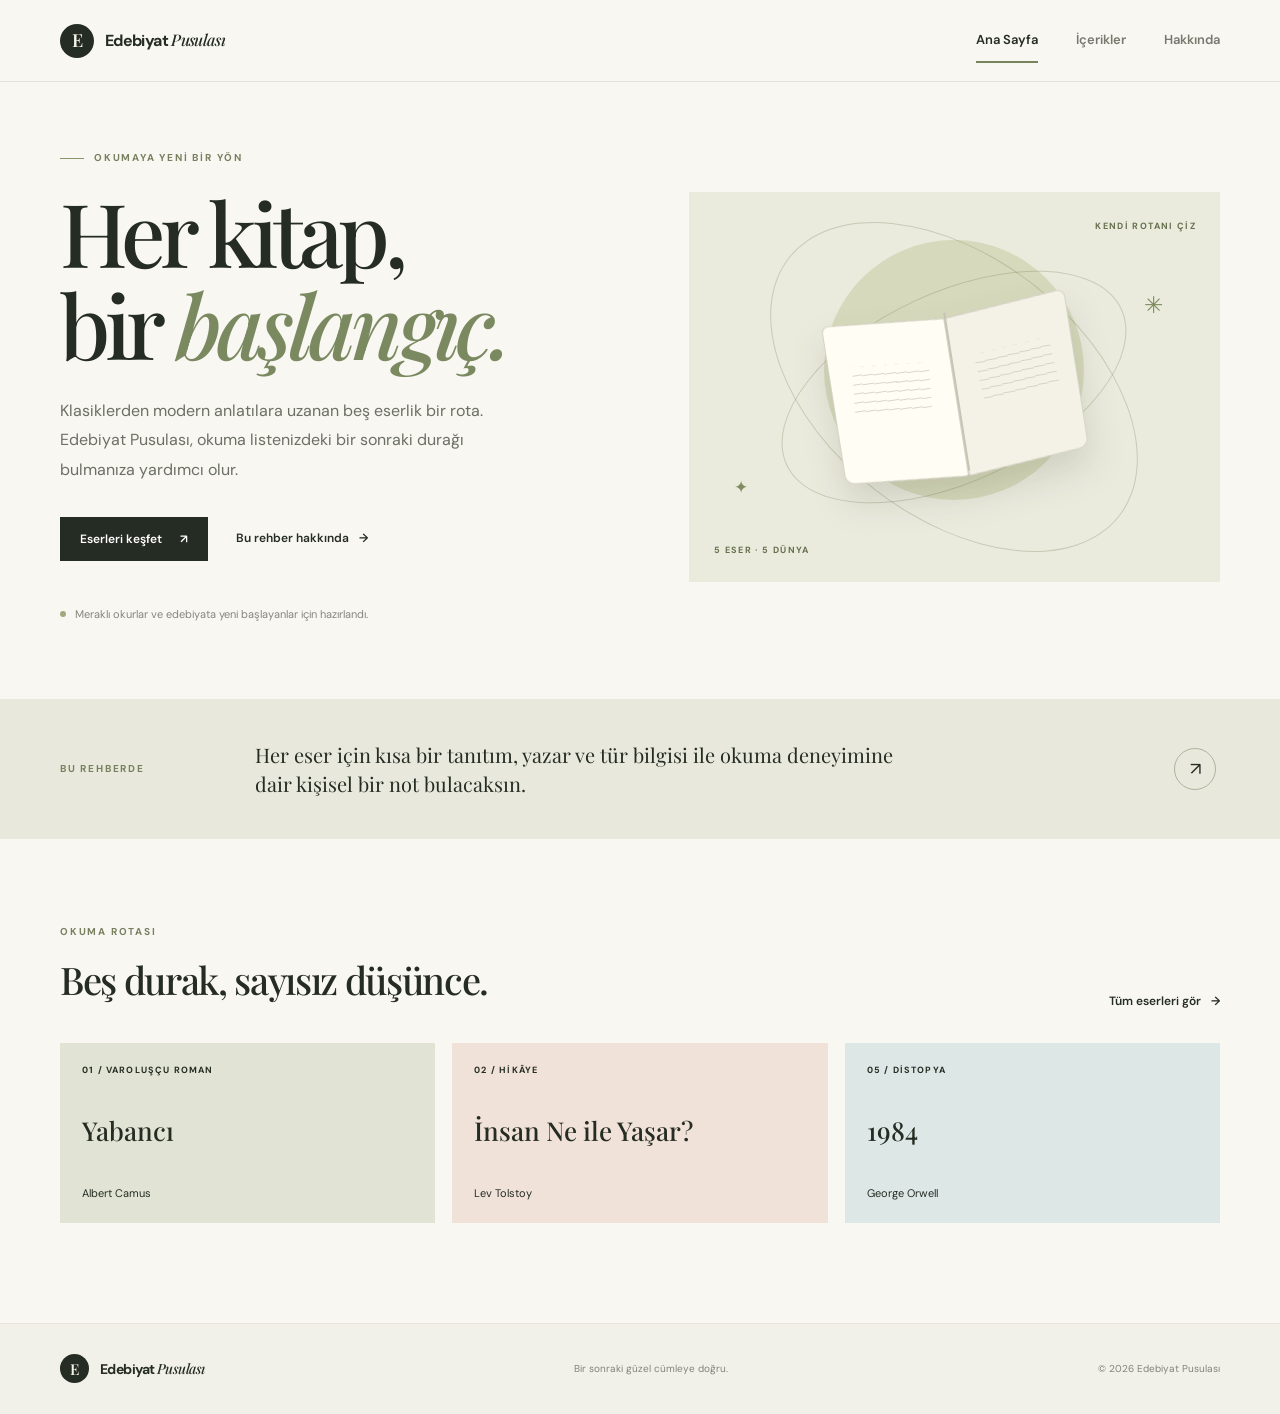
==== index.html @ 1e4f3792 "Build three-page Edebiyat Pusulası site with responsive shared design and title search" ====
<!doctype html>
<html lang="tr">
<head>
  <meta charset="utf-8">
  <meta name="viewport" content="width=device-width, initial-scale=1">
  <meta name="description" content="Edebiyata yeni başlayanlar ve meraklı okurlar için beş eserlik bir okuma rehberi.">
  <title>Edebiyat Pusulası — Ana Sayfa</title>
  <link rel="preconnect" href="https://fonts.googleapis.com">
  <link rel="preconnect" href="https://fonts.gstatic.com" crossorigin>
  <link href="https://fonts.googleapis.com/css2?family=DM+Sans:wght@400;500;600;700&family=Playfair+Display:wght@500;600;700&display=swap" rel="stylesheet">
  <link rel="stylesheet" href="style.css">
</head>
<body>
  <a class="skip-link" href="#ana-icerik">Ana içeriğe geç</a>
  <header class="site-header">
    <div class="nav-wrap">
      <a class="brand" href="index.html" aria-label="Edebiyat Pusulası ana sayfa"><span class="brand-mark" aria-hidden="true">E</span><span>Edebiyat <em>Pusulası</em></span></a>
      <nav class="site-nav" aria-label="Ana gezinme">
        <a class="nav-link active" aria-current="page" href="index.html">Ana Sayfa</a>
        <a class="nav-link" href="icerikler.html">İçerikler</a>
        <a class="nav-link" href="hakkinda.html">Hakkında</a>
      </nav>
    </div>
  </header>
  <main id="ana-icerik">
    <section class="hero page-width">
      <div class="hero-copy">
        <p class="eyebrow"><span class="eyebrow-line"></span> OKUMAYA YENİ BİR YÖN</p>
        <h1>Her kitap,<br>bir <span>başlangıç.</span></h1>
        <p class="hero-intro">Klasiklerden modern anlatılara uzanan beş eserlik bir rota. Edebiyat Pusulası, okuma listenizdeki bir sonraki durağı bulmanıza yardımcı olur.</p>
        <div class="hero-actions"><a class="button button-dark" href="icerikler.html">Eserleri keşfet <span aria-hidden="true">↗</span></a><a class="text-link" href="hakkinda.html">Bu rehber hakkında <span aria-hidden="true">→</span></a></div>
        <div class="hero-note"><span class="note-dot"></span> Meraklı okurlar ve edebiyata yeni başlayanlar için hazırlandı.</div>
      </div>
      <div class="hero-art" aria-label="Açık kitap ve okuma ışığını simgeleyen çizim" role="img">
        <div class="sun-disc"></div><div class="orbit orbit-one"></div><div class="orbit orbit-two"></div>
        <div class="book-illustration"><div class="book-page page-left"></div><div class="book-page page-right"></div><div class="book-spine"></div><span class="book-lines lines-left"></span><span class="book-lines lines-right"></span></div>
        <span class="art-label label-top">KENDİ ROTANI ÇİZ</span><span class="art-label label-bottom">5 ESER · 5 DÜNYA</span>
        <span class="floating-star star-one" aria-hidden="true">✳</span><span class="floating-star star-two" aria-hidden="true">✦</span>
      </div>
    </section>
    <section class="intro-band">
      <div class="page-width intro-band-inner"><p class="eyebrow">BU REHBERDE</p><p>Her eser için kısa bir tanıtım, yazar ve tür bilgisi ile okuma deneyimine dair kişisel bir not bulacaksın.</p><a href="icerikler.html" class="round-arrow" aria-label="İçeriklere git">↗</a></div>
    </section>
    <section class="featured page-width">
      <div class="section-heading"><div><p class="eyebrow">OKUMA ROTASI</p><h2>Beş durak, sayısız düşünce.</h2></div><a class="text-link" href="icerikler.html">Tüm eserleri gör <span aria-hidden="true">→</span></a></div>
      <div class="mini-grid">
        <a class="mini-card mini-olive" href="icerikler.html#yabanci"><span>01 / VAROLUŞÇU ROMAN</span><strong>Yabancı</strong><small>Albert Camus</small></a>
        <a class="mini-card mini-rose" href="icerikler.html#insan-ne-ile-yasar"><span>02 / HİKÂYE</span><strong>İnsan Ne ile Yaşar?</strong><small>Lev Tolstoy</small></a>
        <a class="mini-card mini-blue" href="icerikler.html#1984"><span>05 / DİSTOPYA</span><strong>1984</strong><small>George Orwell</small></a>
      </div>
    </section>
  </main>
  <footer class="site-footer"><div class="page-width footer-inner"><a class="brand footer-brand" href="index.html"><span class="brand-mark" aria-hidden="true">E</span><span>Edebiyat <em>Pusulası</em></span></a><p>Bir sonraki güzel cümleye doğru.</p><span>© 2026 Edebiyat Pusulası</span></div></footer>
</body>
</html>
---- style.css ----
@import url('https://fonts.googleapis.com/css2?family=DM+Sans:wght@400;500;600;700&family=Playfair+Display:wght@500;600;700&display=swap');

:root{--ink:#252c23;--muted:#74786d;--paper:#f8f7f2;--white:#fffefa;--olive:#75845b;--line:#e6e4da;--serif:'Playfair Display',Georgia,serif;--sans:'DM Sans',Arial,sans-serif;--page:1160px}
*{box-sizing:border-box}
html{scroll-behavior:smooth}
body{margin:0;background:var(--paper);color:var(--ink);font-family:var(--sans);font-size:16px;line-height:1.6}
a{color:inherit}
.page-width,.nav-wrap{width:min(var(--page),calc(100% - 64px));margin-inline:auto}
.skip-link{position:absolute;top:-60px;left:16px;z-index:10;padding:10px 16px;background:var(--ink);color:white;border-radius:4px}.skip-link:focus{top:12px}
.site-header{height:82px;border-bottom:1px solid rgba(37,44,35,.1);background:var(--paper);display:flex;align-items:center}.nav-wrap{display:flex;align-items:center;justify-content:space-between;gap:24px}
.brand{display:inline-flex;align-items:center;gap:11px;text-decoration:none;font-weight:700;letter-spacing:-.04em;font-size:16px}.brand em{font-family:var(--serif);font-weight:500}.brand-mark{display:grid;place-items:center;width:34px;height:34px;border-radius:50%;background:var(--ink);color:#f5f2e7;font-family:var(--serif);font-size:18px;font-weight:600}
.site-nav{display:flex;align-items:center;gap:38px}.nav-link{text-decoration:none;color:#77796f;font-size:13px;font-weight:600;transition:color .2s}.nav-link:hover,.nav-link:focus-visible,.nav-link.active{color:var(--ink)}.nav-link.active{position:relative}.nav-link.active:after{content:'';position:absolute;bottom:-12px;left:0;right:0;height:2px;background:var(--olive)}
.hero{min-height:580px;display:grid;grid-template-columns:1fr .95fr;align-items:center;gap:70px;padding-block:68px 76px}.eyebrow{display:flex;align-items:center;gap:10px;margin:0 0 20px;color:#78805f;font-size:10px;letter-spacing:.18em;font-weight:700}.eyebrow-line{width:24px;height:1px;background:#89936c}.hero h1,.content-hero h1,.about-hero h1{font-family:var(--serif);font-weight:500;letter-spacing:-.055em;line-height:1.05}.hero h1{font-size:clamp(54px,7vw,88px);margin:0 0 25px}.hero h1 span,.about-hero h1 span{color:#7b8960;font-style:italic}.hero-intro{max-width:455px;color:#6b6f64;font-size:16px;line-height:1.85;margin:0}.hero-actions{display:flex;align-items:center;gap:28px;margin-top:32px}.button{border:0;display:inline-flex;align-items:center;justify-content:center;gap:18px;text-decoration:none;padding:14px 20px;font:600 12px var(--sans);cursor:pointer;transition:transform .2s,background .2s}.button:hover{transform:translateY(-2px)}.button-dark{background:var(--ink);color:white}.button-dark:hover{background:#46523d}.button:focus-visible,.clear-button:focus-visible,.text-link:focus-visible,.round-arrow:focus-visible,.nav-link:focus-visible,input:focus-visible{outline:3px solid #b1bd84;outline-offset:3px}.text-link{font-size:12px;font-weight:600;text-decoration:none}.text-link span{margin-left:7px}.hero-note{display:flex;align-items:center;gap:9px;margin-top:45px;color:#85877d;font-size:11px}.note-dot{height:6px;width:6px;border-radius:50%;background:#a0aa7b}
.hero-art{min-height:390px;position:relative;display:grid;place-items:center;overflow:hidden;background:#eaeadd}.sun-disc{position:absolute;width:260px;height:260px;border-radius:50%;background:#d6d9bb;top:48px;left:calc(50% - 130px)}.orbit{position:absolute;border:1px solid rgba(107,121,79,.28);border-radius:50%;transform:rotate(-25deg)}.orbit-one{width:370px;height:190px}.orbit-two{width:420px;height:260px;transform:rotate(38deg)}.book-illustration{position:relative;z-index:1;width:245px;height:160px;transform:rotate(-9deg);filter:drop-shadow(0 18px 17px rgba(47,54,38,.14))}.book-page{position:absolute;top:5px;width:50%;height:100%;background:#fffdf4;border:1px solid #d5d4c7}.page-left{left:0;border-radius:7px 2px 3px 9px;transform:skewY(5deg)}.page-right{right:0;border-radius:2px 8px 9px 3px;transform:skewY(-5deg);background:#f4f1e6}.book-spine{position:absolute;left:50%;top:5px;height:100%;width:2px;background:#c7c4b5}.book-lines{position:absolute;z-index:2;top:48px;width:77px;height:48px;background:repeating-linear-gradient(to bottom,transparent 0 8px,#c9c7b9 8px 9px);opacity:.7}.lines-left{left:22px;transform:rotate(5deg)}.lines-right{right:20px;transform:rotate(-5deg)}.art-label{position:absolute;z-index:2;font-size:9px;letter-spacing:.15em;font-weight:700;color:#66704e}.label-top{top:27px;right:24px}.label-bottom{bottom:24px;left:25px}.floating-star{position:absolute;color:#808c61}.star-one{right:57px;top:95px;font-size:23px}.star-two{left:45px;bottom:80px;font-size:17px}
.intro-band{background:#e8e9dc}.intro-band-inner{min-height:140px;display:grid;grid-template-columns:170px 1fr 46px;align-items:center;gap:25px}.intro-band .eyebrow{margin:0}.intro-band-inner>p:nth-child(2){font-family:var(--serif);font-size:20px;max-width:660px;line-height:1.45;margin:0}.round-arrow{display:grid;place-items:center;width:42px;height:42px;border:1px solid #aeb39b;border-radius:50%;text-decoration:none;font-size:18px}
.featured{padding-block:85px 100px}.section-heading{display:flex;align-items:end;justify-content:space-between;margin-bottom:32px}.section-heading .eyebrow{margin-bottom:10px}.section-heading h2,.library-toolbar h2,.about-copy h2{font-family:var(--serif);font-weight:500;letter-spacing:-.035em;margin:0}.section-heading h2{font-size:38px}.mini-grid{display:grid;grid-template-columns:repeat(3,1fr);gap:17px}.mini-card{min-height:180px;padding:20px 22px;display:flex;flex-direction:column;justify-content:space-between;text-decoration:none;transition:transform .2s}.mini-card:hover{transform:translateY(-4px)}.mini-card>span{font-size:9px;letter-spacing:.13em;font-weight:700}.mini-card strong{font:500 26px var(--serif);line-height:1.15}.mini-card small{font-size:11px}.mini-olive{background:#e1e4d4}.mini-rose{background:#f0e2d9}.mini-blue{background:#dce7e6}
.site-footer{border-top:1px solid var(--line);background:#f2f1e9}.footer-inner{min-height:90px;display:flex;align-items:center;justify-content:space-between;gap:16px}.footer-brand{font-size:14px}.footer-brand .brand-mark{width:29px;height:29px;font-size:15px}.footer-inner p,.footer-inner>span{font-size:10px;color:#828378;margin:0}
.content-hero{padding-block:82px 50px}.content-hero h1{font-size:clamp(42px,6vw,68px);margin:0 0 15px}.content-hero h1 span{color:#839066}.content-hero>p:last-child{max-width:600px;color:#73766c;font-size:14px;margin:0;line-height:1.8}.library{padding-bottom:90px}.library-toolbar{display:flex;align-items:end;justify-content:space-between;gap:30px;border-bottom:1px solid var(--line);padding-bottom:24px}.library-toolbar .eyebrow{margin-bottom:6px}.library-toolbar h2{font-size:30px}.search-box{width:min(380px,100%)}.search-box label{display:block;font-size:11px;font-weight:700;margin-bottom:7px}.search-controls{display:flex;align-items:center;min-height:47px;border:1px solid #d8d8cd;background:var(--white)}.search-icon{padding-left:13px;font-size:22px;color:#81866e}.search-controls input{min-width:0;flex:1;height:45px;border:0;background:transparent;padding:0 10px;color:var(--ink);font:13px var(--sans);outline:none}.search-controls input:focus-visible{outline:0}.search-controls:focus-within{outline:3px solid #b1bd84;outline-offset:2px}.search-controls input::placeholder{color:#a1a198}.clear-button{height:31px;margin-right:7px;padding:0 10px;background:transparent;border:0;border-left:1px solid var(--line);font:600 10px var(--sans);color:#62685a;cursor:pointer}.clear-button:hover{color:#242b21}.result-line{margin:15px 0 20px;color:#85867d;font-size:11px}.book-grid{display:grid;grid-template-columns:repeat(2,minmax(0,1fr));gap:22px}.book-card{background:var(--white);border:1px solid #e8e6dc;min-width:0;transition:box-shadow .2s,transform .2s}.book-card:hover{transform:translateY(-3px);box-shadow:0 12px 30px rgba(39,44,31,.08)}.book-card[hidden]{display:none}.card-topline{display:flex;align-items:center;justify-content:space-between;padding:15px 18px 11px}.card-number{font:italic 20px var(--serif);color:#8e9677}.genre-pill{font-size:8px;letter-spacing:.12em;font-weight:700;color:#7a8069}.cover{height:180px;position:relative;overflow:hidden;display:flex;align-items:center;justify-content:center;flex-direction:column}.cover-olive{background:#7c8767;color:#f8f4e7}.cover-rose{background:#c28472;color:#fff4e7}.cover-blue{background:#738c8b;color:#f7f3e7}.cover-gold{background:#b18b50;color:#fff7e8}.cover-violet{background:#706b81;color:#f6f0e7}.cover-sun{position:absolute;width:126px;height:126px;border-radius:50%;border:1px solid rgba(255,255,255,.32);top:-48px;right:calc(50% - 63px)}.cover:after{content:'';position:absolute;width:240px;height:76px;border:1px solid rgba(255,255,255,.27);border-radius:50%;transform:rotate(-19deg);bottom:14px}.cover-word{position:relative;z-index:1;font:600 31px var(--serif);letter-spacing:-.03em}.cover-long{font-size:25px}.cover-year{font-size:54px}.cover-author{position:relative;z-index:1;margin-top:9px;font-size:8px;letter-spacing:.18em}.card-body{padding:21px 22px 18px}.card-author{margin:0 0 3px;color:#87906d;font-size:9px;letter-spacing:.15em;font-weight:700}.card-body h3{margin:0 0 10px;font:500 25px var(--serif);letter-spacing:-.025em}.card-description{margin:0;color:#6d7067;font-size:12px;line-height:1.8;min-height:66px}.reader-note{display:flex;gap:10px;margin-top:18px;padding:13px 14px;background:#f4f3ec}.note-quote{font:30px var(--serif);line-height:1;color:#8b9670}.reader-note p{margin:0;color:#72746b;font-size:10px;line-height:1.7}.reader-note strong{display:block;color:#444b3e;font-size:9px;letter-spacing:.08em;text-transform:uppercase;margin-bottom:3px}.card-meta{display:flex;justify-content:space-between;padding-top:13px;margin-top:13px;border-top:1px solid #eeece4;color:#86877d;font-size:9px}.card-meta span:first-child{font-weight:700}.empty-state{text-align:center;padding:65px 20px 75px}.empty-state[hidden]{display:none}.empty-icon{display:inline-grid;place-items:center;width:54px;height:54px;border-radius:50%;background:#e9ebdf;color:#798660;font-size:28px}.empty-state h3{font:500 27px var(--serif);margin:16px 0 7px}.empty-state p{color:#77796f;font-size:12px;margin:0 0 20px}.quote-band{background:#e8e9dc}.quote-inner{min-height:160px;display:flex;align-items:center;justify-content:center;gap:17px;flex-wrap:wrap;text-align:center;padding-block:28px}.quote-inner>span{color:#7d8961;font-size:23px}.quote-inner p{font:italic 22px var(--serif);margin:0}.quote-inner small{font-size:10px;color:#77796f}
.about-hero{min-height:390px;padding-block:75px;display:grid;grid-template-columns:1fr .55fr;align-items:center;gap:60px}.about-hero h1{font-size:clamp(48px,7vw,80px);margin:0}.about-aside{align-self:end;padding:0 0 25px 28px;border-left:1px solid #bdc3a9}.aside-asterisk{font-size:25px;color:#89936c}.about-aside p{max-width:290px;font:italic 20px/1.5 var(--serif);margin:10px 0 0}.about-main{display:grid;grid-template-columns:.9fr 1fr;gap:85px;align-items:center;padding-block:0 95px}.about-image{height:380px;position:relative;overflow:hidden;background:#dfe3d3;display:grid;place-items:center}.about-circle{position:absolute;border:1px solid rgba(110,126,79,.42);border-radius:50%}.circle-one{width:290px;height:290px}.circle-two{width:370px;height:220px;transform:rotate(-32deg)}.about-quote-mark{position:relative;font:190px/.8 var(--serif);color:#829064;transform:translateY(-20px)}.about-image-caption{position:absolute;bottom:25px;left:25px;font-size:8px;line-height:1.7;letter-spacing:.15em;font-weight:700;color:#717d57}.about-copy .eyebrow{margin-bottom:12px}.about-copy h2{font-size:42px;line-height:1.16;margin-bottom:20px}.about-copy>p:not(.eyebrow){color:#6d7067;font-size:13px;line-height:1.9;margin:0 0 15px}.about-copy .button{margin-top:12px}.about-values{background:#e8e9dc;padding-block:55px}.values-grid{display:grid;grid-template-columns:repeat(3,1fr);gap:38px}.values-grid>div{border-top:1px solid #b8bea7;padding-top:16px}.values-grid span{font-size:10px;color:#7d8961;font-weight:700}.values-grid h3{font:500 25px var(--serif);margin:10px 0 5px}.values-grid p{font-size:11px;color:#707367;line-height:1.8;margin:0;max-width:260px}.visually-hidden{position:absolute!important;width:1px;height:1px;padding:0;margin:-1px;overflow:hidden;clip:rect(0,0,0,0);white-space:nowrap;border:0}
@media(max-width:800px){.hero{gap:35px;grid-template-columns:1fr .85fr}.hero-art{min-height:330px}.book-illustration{transform:scale(.85) rotate(-9deg)}.about-main{gap:40px}.about-image{height:330px}.card-description{min-height:unset}.book-grid{gap:15px}}
@media(max-width:600px){.page-width,.nav-wrap{width:min(var(--page),calc(100% - 38px))}.site-header{height:auto;min-height:74px}.nav-wrap{flex-wrap:wrap;padding-block:14px;gap:13px}.brand{font-size:14px}.brand-mark{width:30px;height:30px}.site-nav{width:100%;justify-content:space-between;gap:10px;padding-top:7px}.nav-link{font-size:12px}.nav-link.active:after{bottom:-8px}.hero{grid-template-columns:1fr;gap:38px;padding-block:56px 50px}.hero h1{font-size:62px}.hero-intro{font-size:14px}.hero-note{margin-top:28px}.hero-art{min-height:295px}.sun-disc{width:210px;height:210px;top:40px;left:calc(50% - 105px)}.orbit-one{width:310px;height:155px}.orbit-two{width:340px;height:205px}.book-illustration{transform:scale(.78) rotate(-9deg)}.intro-band-inner{grid-template-columns:1fr 42px;gap:10px;min-height:150px;padding-block:20px}.intro-band .eyebrow{grid-column:1}.intro-band-inner>p:nth-child(2){grid-column:1;font-size:17px}.round-arrow{grid-column:2;grid-row:1/3}.featured{padding-block:58px}.section-heading{align-items:start;gap:14px;flex-direction:column}.section-heading h2{font-size:31px}.mini-grid{grid-template-columns:1fr;gap:10px}.mini-card{min-height:130px}.footer-inner{padding-block:20px;min-height:unset;flex-wrap:wrap}.footer-inner p{order:3;width:100%}.footer-inner>span{font-size:9px}.content-hero{padding-block:54px 35px}.content-hero h1{font-size:45px}.content-hero>p:last-child{font-size:12px}.library{padding-bottom:58px}.library-toolbar{align-items:stretch;flex-direction:column;gap:20px}.library-toolbar h2{font-size:27px}.search-box{width:100%}.book-grid{grid-template-columns:1fr;gap:15px}.card-description{font-size:12px}.cover{height:160px}.quote-inner{min-height:140px;gap:10px}.quote-inner p{font-size:18px}.about-hero{grid-template-columns:1fr;gap:24px;padding-block:55px 45px;min-height:unset}.about-hero h1{font-size:56px}.about-aside{padding:0 0 0 18px;align-self:auto}.about-aside p{font-size:17px}.about-main{grid-template-columns:1fr;gap:36px;padding-bottom:58px}.about-image{height:280px}.about-copy h2{font-size:35px}.values-grid{grid-template-columns:1fr;gap:24px}.about-values{padding-block:38px}}
@media(prefers-reduced-motion:reduce){html{scroll-behavior:auto}*,*::before,*::after{transition:none!important}}
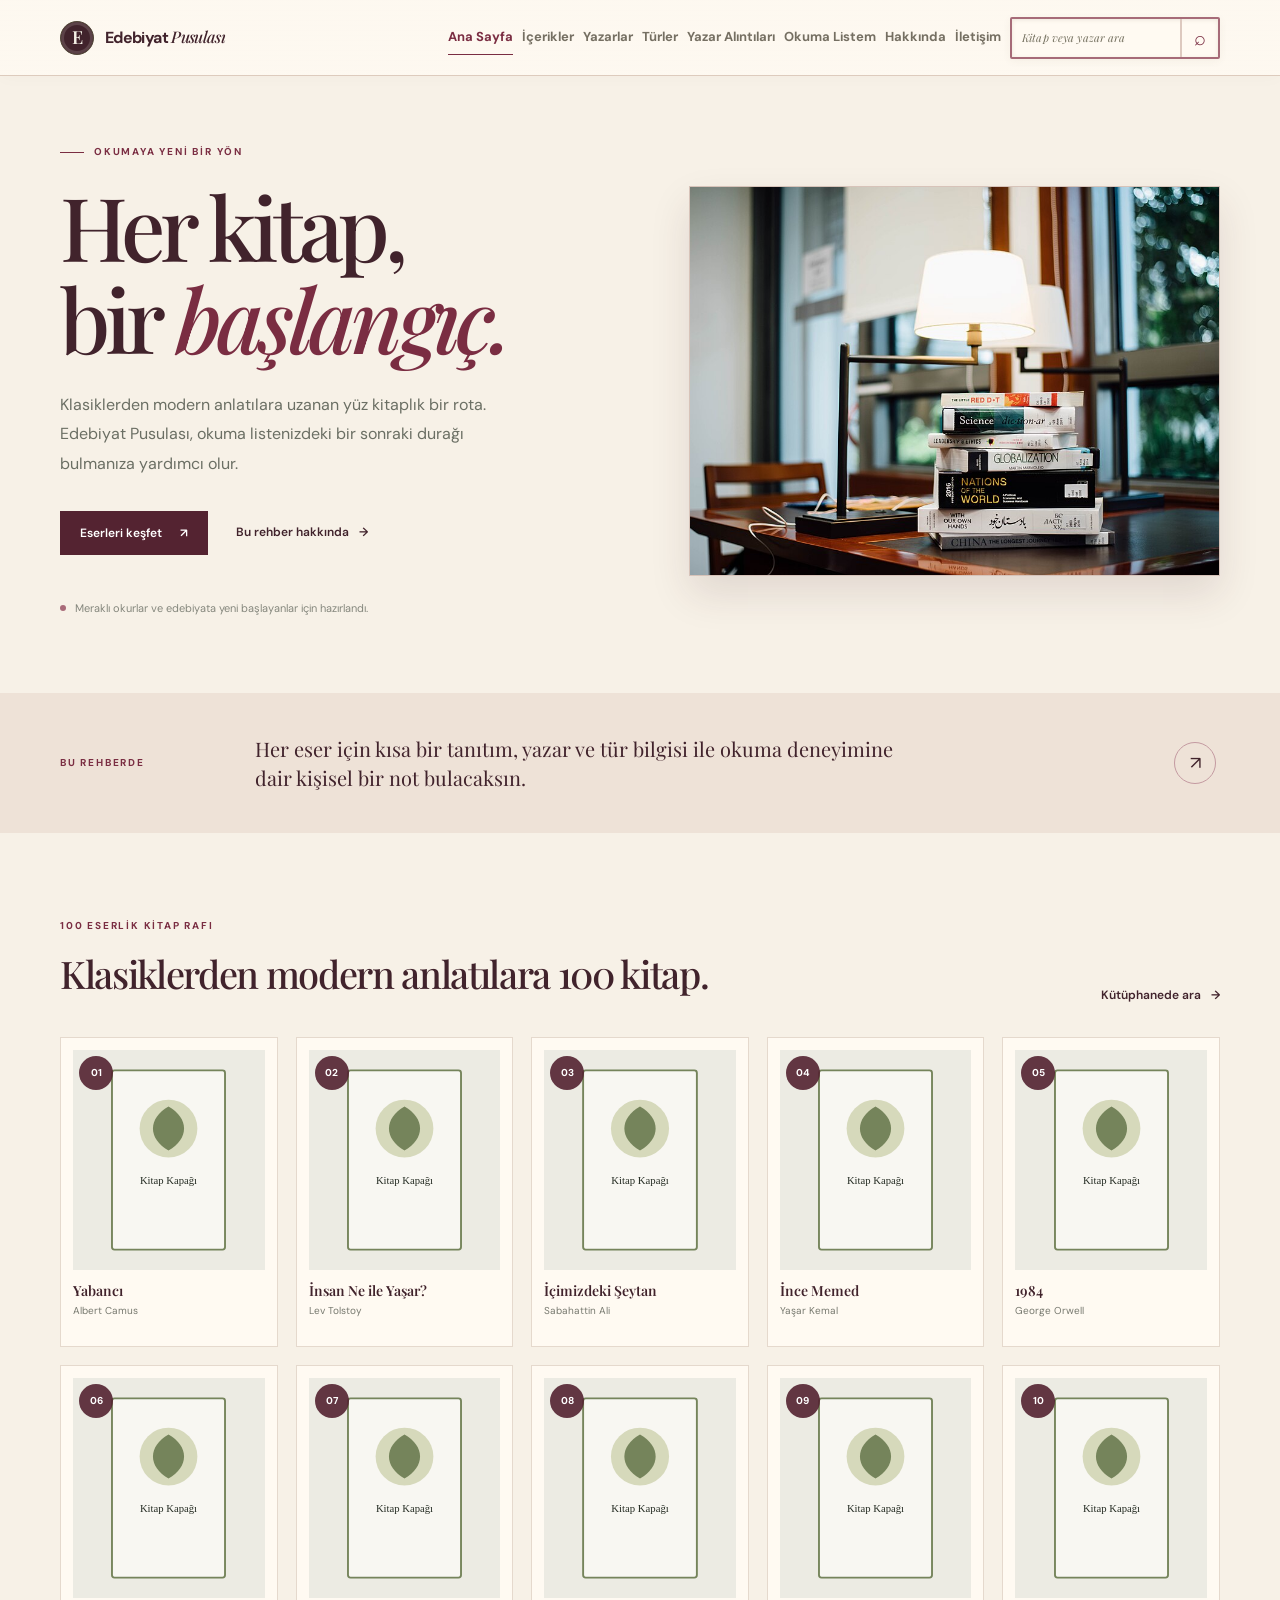
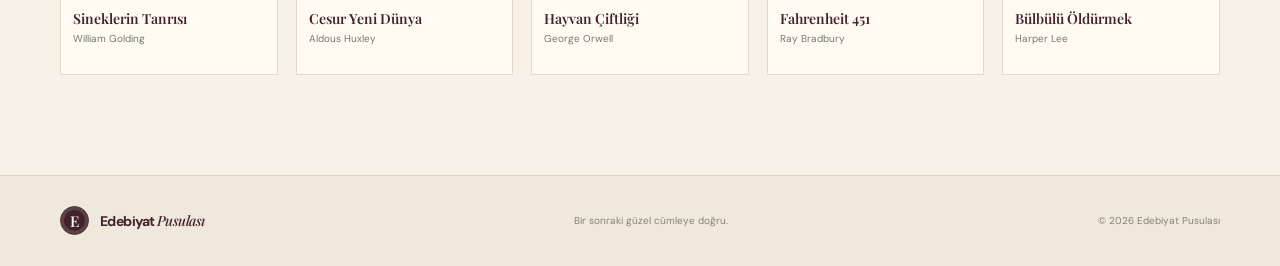
==== commit c8b77db3: "Update Edebiyat Pusulasi pages and interactions Co-authored-by: Copilot <223556219+Copilot@users.nor" ====
--- a/index.html
+++ b/index.html
@@ -3,7 +3,7 @@
 <head>
   <meta charset="utf-8">
   <meta name="viewport" content="width=device-width, initial-scale=1">
-  <meta name="description" content="Edebiyata yeni başlayanlar ve meraklı okurlar için beş eserlik bir okuma rehberi.">
+  <meta name="description" content="Edebiyata yeni başlayanlar ve meraklı okurlar için yüz kitaplık bir okuma rehberi.">
   <title>Edebiyat Pusulası — Ana Sayfa</title>
   <link rel="preconnect" href="https://fonts.googleapis.com">
   <link rel="preconnect" href="https://fonts.gstatic.com" crossorigin>
@@ -15,10 +15,22 @@
   <header class="site-header">
     <div class="nav-wrap">
       <a class="brand" href="index.html" aria-label="Edebiyat Pusulası ana sayfa"><span class="brand-mark" aria-hidden="true">E</span><span>Edebiyat <em>Pusulası</em></span></a>
-      <nav class="site-nav" aria-label="Ana gezinme">
+      <button class="menu-toggle" type="button" aria-expanded="false" aria-label="Menüyü aç" aria-controls="site-nav">☰</button>
+      <nav class="site-nav" id="site-nav" aria-label="Ana gezinme">
         <a class="nav-link active" aria-current="page" href="index.html">Ana Sayfa</a>
         <a class="nav-link" href="icerikler.html">İçerikler</a>
+        <a class="nav-link" href="yazarlar.html">Yazarlar</a>
+        <a class="nav-link" href="turler.html">Türler</a>
+        <a class="nav-link" href="unlu-cumleler.html">Yazar Alıntıları</a>
+        <a class="nav-link" href="okuma-listem.html">Okuma Listem</a>
         <a class="nav-link" href="hakkinda.html">Hakkında</a>
+        <a class="nav-link" href="iletisim.html">İletişim</a>
+        <form class="nav-search" action="icerikler.html" method="get" role="search">
+          <label class="visually-hidden" for="site-search">Kitap veya yazar ara</label>
+          <input id="site-search" name="q" type="search" placeholder="Kitap veya yazar ara" autocomplete="off">
+          <button class="nav-search-clear" type="button" aria-label="Temizle" hidden>×</button>
+          <button type="submit" aria-label="Ara">⌕</button>
+        </form>
       </nav>
     </div>
   </header>
@@ -27,29 +39,23 @@
       <div class="hero-copy">
         <p class="eyebrow"><span class="eyebrow-line"></span> OKUMAYA YENİ BİR YÖN</p>
         <h1>Her kitap,<br>bir <span>başlangıç.</span></h1>
-        <p class="hero-intro">Klasiklerden modern anlatılara uzanan beş eserlik bir rota. Edebiyat Pusulası, okuma listenizdeki bir sonraki durağı bulmanıza yardımcı olur.</p>
+        <p class="hero-intro">Klasiklerden modern anlatılara uzanan yüz kitaplık bir rota. Edebiyat Pusulası, okuma listenizdeki bir sonraki durağı bulmanıza yardımcı olur.</p>
         <div class="hero-actions"><a class="button button-dark" href="icerikler.html">Eserleri keşfet <span aria-hidden="true">↗</span></a><a class="text-link" href="hakkinda.html">Bu rehber hakkında <span aria-hidden="true">→</span></a></div>
         <div class="hero-note"><span class="note-dot"></span> Meraklı okurlar ve edebiyata yeni başlayanlar için hazırlandı.</div>
       </div>
-      <div class="hero-art" aria-label="Açık kitap ve okuma ışığını simgeleyen çizim" role="img">
-        <div class="sun-disc"></div><div class="orbit orbit-one"></div><div class="orbit orbit-two"></div>
-        <div class="book-illustration"><div class="book-page page-left"></div><div class="book-page page-right"></div><div class="book-spine"></div><span class="book-lines lines-left"></span><span class="book-lines lines-right"></span></div>
-        <span class="art-label label-top">KENDİ ROTANI ÇİZ</span><span class="art-label label-bottom">5 ESER · 5 DÜNYA</span>
-        <span class="floating-star star-one" aria-hidden="true">✳</span><span class="floating-star star-two" aria-hidden="true">✦</span>
-      </div>
+      <figure class="hero-art hero-photo-art">
+        <img class="hero-photo" src="assets/hero-books.jpg" alt="Masa lambasının altında üst üste dizilmiş kitaplar" fetchpriority="high">
+      </figure>
     </section>
     <section class="intro-band">
       <div class="page-width intro-band-inner"><p class="eyebrow">BU REHBERDE</p><p>Her eser için kısa bir tanıtım, yazar ve tür bilgisi ile okuma deneyimine dair kişisel bir not bulacaksın.</p><a href="icerikler.html" class="round-arrow" aria-label="İçeriklere git">↗</a></div>
     </section>
     <section class="featured page-width">
-      <div class="section-heading"><div><p class="eyebrow">OKUMA ROTASI</p><h2>Beş durak, sayısız düşünce.</h2></div><a class="text-link" href="icerikler.html">Tüm eserleri gör <span aria-hidden="true">→</span></a></div>
-      <div class="mini-grid">
-        <a class="mini-card mini-olive" href="icerikler.html#yabanci"><span>01 / VAROLUŞÇU ROMAN</span><strong>Yabancı</strong><small>Albert Camus</small></a>
-        <a class="mini-card mini-rose" href="icerikler.html#insan-ne-ile-yasar"><span>02 / HİKÂYE</span><strong>İnsan Ne ile Yaşar?</strong><small>Lev Tolstoy</small></a>
-        <a class="mini-card mini-blue" href="icerikler.html#1984"><span>05 / DİSTOPYA</span><strong>1984</strong><small>George Orwell</small></a>
-      </div>
+      <div class="section-heading"><div><p class="eyebrow">100 ESERLİK KİTAP RAFI</p><h2>Klasiklerden modern anlatılara 100 kitap.</h2></div><a class="text-link" href="icerikler.html">Kütüphanede ara <span aria-hidden="true">→</span></a></div>
+      <div class="mini-grid" id="reading-route" aria-label="Anasayfadaki 100 kitaplık liste"></div>
     </section>
   </main>
   <footer class="site-footer"><div class="page-width footer-inner"><a class="brand footer-brand" href="index.html"><span class="brand-mark" aria-hidden="true">E</span><span>Edebiyat <em>Pusulası</em></span></a><p>Bir sonraki güzel cümleye doğru.</p><span>© 2026 Edebiyat Pusulası</span></div></footer>
+  <script src="script.js"></script>
 </body>
 </html>
--- a/style.css
+++ b/style.css
@@ -20,3 +20,671 @@
 @media(max-width:800px){.hero{gap:35px;grid-template-columns:1fr .85fr}.hero-art{min-height:330px}.book-illustration{transform:scale(.85) rotate(-9deg)}.about-main{gap:40px}.about-image{height:330px}.card-description{min-height:unset}.book-grid{gap:15px}}
 @media(max-width:600px){.page-width,.nav-wrap{width:min(var(--page),calc(100% - 38px))}.site-header{height:auto;min-height:74px}.nav-wrap{flex-wrap:wrap;padding-block:14px;gap:13px}.brand{font-size:14px}.brand-mark{width:30px;height:30px}.site-nav{width:100%;justify-content:space-between;gap:10px;padding-top:7px}.nav-link{font-size:12px}.nav-link.active:after{bottom:-8px}.hero{grid-template-columns:1fr;gap:38px;padding-block:56px 50px}.hero h1{font-size:62px}.hero-intro{font-size:14px}.hero-note{margin-top:28px}.hero-art{min-height:295px}.sun-disc{width:210px;height:210px;top:40px;left:calc(50% - 105px)}.orbit-one{width:310px;height:155px}.orbit-two{width:340px;height:205px}.book-illustration{transform:scale(.78) rotate(-9deg)}.intro-band-inner{grid-template-columns:1fr 42px;gap:10px;min-height:150px;padding-block:20px}.intro-band .eyebrow{grid-column:1}.intro-band-inner>p:nth-child(2){grid-column:1;font-size:17px}.round-arrow{grid-column:2;grid-row:1/3}.featured{padding-block:58px}.section-heading{align-items:start;gap:14px;flex-direction:column}.section-heading h2{font-size:31px}.mini-grid{grid-template-columns:1fr;gap:10px}.mini-card{min-height:130px}.footer-inner{padding-block:20px;min-height:unset;flex-wrap:wrap}.footer-inner p{order:3;width:100%}.footer-inner>span{font-size:9px}.content-hero{padding-block:54px 35px}.content-hero h1{font-size:45px}.content-hero>p:last-child{font-size:12px}.library{padding-bottom:58px}.library-toolbar{align-items:stretch;flex-direction:column;gap:20px}.library-toolbar h2{font-size:27px}.search-box{width:100%}.book-grid{grid-template-columns:1fr;gap:15px}.card-description{font-size:12px}.cover{height:160px}.quote-inner{min-height:140px;gap:10px}.quote-inner p{font-size:18px}.about-hero{grid-template-columns:1fr;gap:24px;padding-block:55px 45px;min-height:unset}.about-hero h1{font-size:56px}.about-aside{padding:0 0 0 18px;align-self:auto}.about-aside p{font-size:17px}.about-main{grid-template-columns:1fr;gap:36px;padding-bottom:58px}.about-image{height:280px}.about-copy h2{font-size:35px}.values-grid{grid-template-columns:1fr;gap:24px}.about-values{padding-block:38px}}
 @media(prefers-reduced-motion:reduce){html{scroll-behavior:auto}*,*::before,*::after{transition:none!important}}
+
+.featured .mini-grid{grid-template-columns:repeat(5,minmax(0,1fr));gap:18px}
+.mini-book-card{position:relative;display:flex;min-height:310px;flex-direction:column;gap:12px;text-decoration:none;background:#fffefa;border:1px solid #e8e6dc;padding:12px;transition:transform .2s,box-shadow .2s}
+.mini-book-card:hover,.mini-book-card:focus-visible{transform:translateY(-5px);box-shadow:0 14px 28px rgba(39,44,31,.11)}
+.mini-book-card .book-number{position:absolute;z-index:2;top:18px;left:18px;display:grid;place-items:center;width:34px;height:34px;border-radius:50%;background:rgba(37,44,35,.88);color:#fff;font-size:10px;font-weight:700}
+.cover-image-wrap{height:220px;background:#ecebe3;display:flex;align-items:center;justify-content:center;overflow:hidden}
+.cover-image-wrap img{width:100%;height:100%;object-fit:contain;display:block;background:#ecebe3}
+.catalog-cover-image{width:100%;height:100%;object-fit:contain;background:#f4f3ec;display:block}
+.mini-book-card strong{font:600 14px/1.25 var(--serif)}
+.mini-book-card small{color:#77796f;font-size:10px;margin-top:-8px}
+@media(max-width:900px){.featured .mini-grid{grid-template-columns:repeat(3,minmax(0,1fr))}}
+@media(max-width:600px){.featured .mini-grid{grid-template-columns:repeat(2,minmax(0,1fr));gap:10px}.mini-book-card{min-height:270px;padding:8px}.cover-image-wrap{height:190px}.mini-book-card strong{font-size:13px}.mini-book-card small{font-size:9px}}
+
+.site-header{height:auto;min-height:82px;padding-block:12px}
+.nav-wrap{align-items:center}
+.site-nav{flex-wrap:wrap;justify-content:flex-end;gap:12px 18px}
+.nav-link{white-space:nowrap;font-size:12px}
+.nav-search{display:flex;align-items:center;width:205px;min-height:36px;border:1px solid #d8d8cd;background:var(--white)}
+.nav-search:focus-within{outline:3px solid #b1bd84;outline-offset:2px}
+.nav-search input{width:100%;min-width:0;height:34px;padding:0 10px;border:0;background:transparent;color:var(--ink);font:11px var(--sans);outline:0}
+.nav-search input::placeholder{color:#898b81}
+.nav-search button{height:34px;padding:0 10px;border:0;border-left:1px solid var(--line);background:transparent;color:#62685a;font:20px var(--sans);cursor:pointer}
+.directory-section{padding-bottom:90px}
+.directory-grid,.genre-grid,.quote-grid{display:grid;grid-template-columns:repeat(3,minmax(0,1fr));gap:18px}
+.directory-card,.quote-card{background:var(--white);border:1px solid #e8e6dc;padding:23px}
+.directory-card .eyebrow{margin-bottom:10px}
+.directory-card h2{margin:0 0 12px;font:500 25px/1.2 var(--serif)}
+.directory-card ul{list-style:none;padding:0;margin:0 0 18px}
+.directory-card li{padding:7px 0;border-bottom:1px solid #eeece4;font-size:12px}
+.directory-card li a{text-decoration:none}
+.directory-card li a:hover,.directory-card li a:focus-visible{color:#75845b;text-decoration:underline}
+.directory-card .text-link{display:inline-block}
+.genre-card>p:not(.eyebrow){min-height:58px;color:#6d7067;font-size:12px;line-height:1.75}
+.quote-card{position:relative;display:flex;flex-direction:column;align-items:flex-start;min-height:255px}
+.quote-card .note-quote{font:42px/1 var(--serif);color:#8b9670}
+.quote-card blockquote{margin:8px 0 18px;font:italic 22px/1.45 var(--serif)}
+.quote-card>p{margin:auto 0 2px;font-size:12px;font-weight:700}
+.quote-card>small{margin-bottom:16px;color:#77796f;font-size:10px}
+.contact-panel{margin-bottom:90px;padding:42px;background:#e8e9dc}
+.contact-panel .eyebrow{margin-bottom:10px}
+.contact-panel h2{margin:0 0 10px;font:500 36px/1.2 var(--serif)}
+.contact-panel>p:not(.eyebrow){color:#6d7067;font-size:13px}
+.contact-panel .button{margin-top:12px}
+.list-status{min-height:22px;margin:0 0 18px;color:#77796f;font-size:12px}
+.saved-list{display:grid;gap:12px}
+.saved-book{display:flex;align-items:center;gap:20px;padding:14px;background:var(--white);border:1px solid #e8e6dc}
+.saved-book img{width:64px;height:90px;object-fit:contain;background:#f4f3ec}
+.saved-book h2{margin:0 0 3px;font:500 20px var(--serif)}
+.saved-book p{margin:0 0 9px;color:#77796f;font-size:11px}
+.remove-book-button,.save-book-button{padding:9px 12px;border:1px solid #d8d8cd;background:transparent;color:var(--ink);font:600 10px var(--sans);cursor:pointer}
+.remove-book-button{margin-left:auto}
+.save-book-button{margin-top:14px}
+.save-book-button:hover,.remove-book-button:hover{background:#e8e9dc}
+.save-book-button:disabled{color:#77796f;cursor:default}
+.catalog-empty{padding:35px 0;color:#77796f;font-size:13px}
+.nav-search input:focus-visible,.nav-search button:focus-visible,.save-book-button:focus-visible,.remove-book-button:focus-visible{outline:3px solid #b1bd84;outline-offset:2px}
+
+.contact-layout{
+  display:grid;
+  grid-template-columns:minmax(0,.8fr) minmax(0,1.2fr);
+  gap:clamp(28px,6vw,82px);
+  align-items:start;
+  margin-bottom:90px;
+  padding:clamp(24px,5vw,56px);
+  background:#e9e3d1;
+  border:1px solid #d5c9ad;
+}
+.contact-copy .eyebrow{margin-bottom:13px}
+.contact-copy h2{max-width:400px;margin:0 0 16px;font:500 clamp(30px,4vw,42px)/1.16 var(--serif);letter-spacing:-.03em}
+.contact-copy>p:not(.eyebrow){max-width:390px;color:#686252;font-size:13px;line-height:1.85}
+.contact-copy .contact-note{margin-top:30px;padding:14px 16px;border-left:2px solid #88815c;background:rgba(255,250,240,.48);font-size:11px}
+.contact-form{display:grid;gap:18px;padding:clamp(20px,3vw,34px);background:#fffaf0;border:1px solid #d8cdb5;box-shadow:0 10px 28px rgba(67,54,34,.07)}
+.contact-form-row{display:grid;grid-template-columns:repeat(2,minmax(0,1fr));gap:16px}
+.contact-field{display:grid;gap:7px;min-width:0}
+.contact-field label{color:#514a3c;font-size:11px;font-weight:700}
+.contact-field label span{color:#928a78;font-size:10px;font-weight:400}
+.contact-field input,.contact-field select,.contact-field textarea{width:100%;min-width:0;border:1px solid #d6cbb2;border-radius:1px;background:#fcf8ee;color:#332d24;padding:12px 13px;font:13px/1.5 var(--sans)}
+.contact-field input,.contact-field select{min-height:44px}
+.contact-field textarea{min-height:145px;resize:vertical}
+.contact-field input::placeholder,.contact-field textarea::placeholder{color:#9a927f;font:italic 12px var(--serif)}
+.contact-field input:focus-visible,.contact-field select:focus-visible,.contact-field textarea:focus-visible{outline:3px solid rgba(119,118,80,.3);outline-offset:2px;border-color:#817956}
+.contact-submit{justify-self:start;margin-top:2px}
+.contact-status{min-height:1.4em;margin:0;color:#686252;font-size:11px}
+@media(max-width:1050px){
+  .nav-wrap{flex-wrap:wrap}
+  .site-nav{width:100%;justify-content:flex-start}
+  .nav-search{flex:0 1 205px}
+}
+@media(max-width:800px){
+  .directory-grid,.genre-grid,.quote-grid{grid-template-columns:repeat(2,minmax(0,1fr))}
+}
+@media(max-width:600px){
+  .site-nav{gap:12px 15px}
+  .nav-search{flex:1 0 100%;width:100%}
+  .directory-grid,.genre-grid,.quote-grid{grid-template-columns:1fr}
+  .directory-section{padding-bottom:58px}
+  .contact-panel{margin-bottom:58px;padding:26px 20px}
+  .contact-panel h2{font-size:29px}
+  .contact-layout{grid-template-columns:1fr;gap:24px;margin-bottom:58px;padding:22px 18px}
+  .contact-copy .contact-note{margin-top:18px}
+  .contact-form{gap:15px;padding:20px 16px}
+  .contact-form-row{grid-template-columns:1fr}
+  .contact-submit{width:100%}
+  .saved-book{align-items:flex-start;gap:12px;flex-wrap:wrap}
+  .saved-book>div{flex:1;min-width:150px}
+  .remove-book-button{margin-left:76px}
+  .quote-card{min-height:220px}
+}
+
+.nav-wrap{display:grid;grid-template-columns:190px minmax(0,1fr);gap:24px}
+.site-nav{display:flex;flex-wrap:nowrap;align-items:center;justify-content:flex-end;gap:10px 16px}
+.nav-search{position:relative;flex:0 0 205px}
+.search-suggestions{position:absolute;z-index:20;top:calc(100% + 7px);right:0;width:320px;max-height:340px;overflow:auto;margin:0;padding:6px;list-style:none;background:var(--white);border:1px solid #d8d8cd;box-shadow:0 14px 34px rgba(37,44,35,.12)}
+.search-suggestions[hidden]{display:none}
+.search-suggestion-button{width:100%;display:flex;align-items:center;justify-content:space-between;gap:10px;padding:10px 12px;border:0;background:transparent;color:var(--ink);text-align:left;font:12px var(--sans);cursor:pointer}
+.search-suggestion-button:hover,.search-suggestion-button:focus-visible{background:#eceee3;outline:none}
+.search-suggestion-button strong{font:500 13px var(--serif)}
+.search-suggestion-button span{color:#858779;font-size:9px;text-align:right}
+.nav-search input:focus{box-shadow:none}
+
+.menu-toggle{display:none}
+
+@media(min-width:1051px){
+  .site-header{padding-block:10px}
+  .nav-wrap{grid-template-columns:190px minmax(0,1fr);gap:20px}
+  .site-nav{display:grid;grid-template-columns:repeat(8,max-content) 205px;align-items:center;justify-content:end;gap:8px 10px}
+  .nav-link{justify-self:center;font-size:10px}
+  .nav-search{justify-self:end;width:205px}
+}
+
+@media(max-width:1050px){
+  .site-header{padding-block:10px}
+  .nav-wrap{display:grid;grid-template-columns:190px minmax(0,1fr)}
+  .site-nav{display:flex;width:auto;flex-wrap:wrap;justify-content:flex-end;gap:8px 14px}
+  .nav-link{font-size:11px}
+  .nav-search{flex:0 0 205px}
+}
+
+@media(max-width:760px){
+  .nav-wrap{display:flex!important;align-items:center;justify-content:space-between}
+  .menu-toggle{display:inline-grid!important;place-items:center;width:42px;height:42px;margin-left:auto;border:1px solid #d8d8cd;border-radius:50%;background:transparent;color:var(--ink);font-size:20px;cursor:pointer}
+  .menu-toggle[aria-expanded="true"]{background:var(--ink);color:white}
+  .site-nav{display:none!important;width:100%;padding-top:12px;border-top:1px solid var(--line);justify-content:flex-start}
+  .site-nav.is-open{display:grid!important;grid-template-columns:repeat(2,minmax(0,1fr));gap:4px 12px}
+  .nav-link{justify-self:stretch;padding:9px 8px;font-size:12px}
+  .nav-link.active:after{bottom:4px;left:8px;right:auto;width:24px}
+  .nav-search{grid-column:1/-1;flex:1 0 100%;width:100%;margin-top:8px}
+  .search-suggestions{left:0;right:auto;width:100%}
+}
+
+@media(max-width:1050px){
+  .nav-wrap{display:flex}
+  .site-nav{flex-wrap:wrap}
+  .nav-search{flex:1 0 205px}
+}
+@media(max-width:600px){
+  .nav-wrap{display:flex}
+  .search-suggestions{left:0;right:auto;width:100%}
+}
+
+/* Vintage sayfa paleti ve tek satırlı, kompakt menü */
+:root{
+  --ink:#41232c;
+  --muted:#786c64;
+  --paper:#f7f1e7;
+  --white:#fffaf2;
+  --olive:#7a2d42;
+  --line:#e2d5c7;
+  --burgundy:#7a2d42;
+  --burgundy-dark:#542331;
+  --cream:#f7f1e7;
+  --cream-deep:#eee2d4;
+}
+
+.site-header{
+  min-height:76px;
+  padding-block:8px;
+  background:
+    linear-gradient(rgba(255,250,240,.82),rgba(255,250,240,.82)),
+    repeating-linear-gradient(0deg,transparent 0 4px,rgba(111,92,57,.025) 4px 5px),
+    var(--paper);
+  border-bottom-color:var(--line);
+  box-shadow:0 2px 16px rgba(76,61,38,.025);
+}
+
+.brand-mark{
+  background:var(--ink);
+  border:1px solid #514737;
+  box-shadow:inset 0 0 0 3px rgba(255,250,240,.14);
+}
+
+.nav-link{
+  min-height:34px;
+  display:inline-flex;
+  align-items:center;
+  white-space:nowrap;
+  line-height:1;
+  color:#756f62;
+  border-bottom:1px solid transparent;
+}
+
+.nav-link:hover,
+.nav-link:focus-visible,
+.nav-link.active{
+  color:var(--ink);
+}
+
+.nav-link.active{
+  border-bottom-color:var(--olive);
+}
+
+.nav-link.active:after{
+  display:none;
+}
+
+.nav-search{
+  border:1px solid #bbb08f;
+  border-radius:2px;
+  background:#fbf6e8;
+  box-shadow:inset 0 1px 3px rgba(96,78,44,.08);
+}
+
+.nav-search:focus-within{
+  border-color:#777650;
+  outline:2px solid rgba(119,118,80,.18);
+  outline-offset:2px;
+  background:#fffaf0;
+}
+
+.nav-search input{
+  height:36px;
+  background:transparent;
+  color:#40382b;
+  letter-spacing:.01em;
+}
+
+.nav-search input[type="search"]::-webkit-search-cancel-button{
+  display:none;
+}
+
+.nav-search .nav-search-clear{
+  flex:0 0 30px;
+  width:30px;
+  min-width:30px;
+  height:38px;
+  padding:0;
+  border-left:1px solid #ddc9bf;
+  color:#8a5964;
+  font:500 19px/1 var(--sans);
+}
+
+.nav-search .nav-search-clear[hidden]{
+  display:none;
+}
+
+.nav-search .nav-search-clear:hover,
+.nav-search .nav-search-clear:focus-visible{
+  background:#f0e0dc;
+  color:var(--burgundy-dark);
+}
+
+.nav-search input::placeholder{
+  color:#918970;
+  font-family:var(--serif);
+  font-style:italic;
+  font-size:10px;
+}
+
+.nav-search button{
+  width:36px;
+  height:36px;
+  border-left-color:#d1c69f;
+  color:#67664a;
+  border-radius:0 1px 1px 0;
+}
+
+.nav-search button:hover{
+  background:#ebe3ca;
+  color:var(--ink);
+}
+
+.search-suggestions{
+  background:#fffaf0;
+  border-color:#c8bc9c;
+  border-radius:2px;
+  box-shadow:0 14px 34px rgba(67,54,34,.16);
+}
+
+.search-suggestion-button{
+  border-bottom:1px solid #eee6d2;
+}
+
+.search-suggestion-button:last-child{
+  border-bottom:0;
+}
+
+.search-suggestion-button:hover,
+.search-suggestion-button:focus-visible{
+  background:#eee8d4;
+}
+
+@media(min-width:1051px){
+  .nav-wrap{
+    grid-template-columns:190px minmax(0,1fr);
+  }
+
+  .site-nav{
+    display:flex;
+    flex-wrap:nowrap;
+    width:100%;
+    gap:7px 9px;
+  }
+
+  .nav-link{
+    font-size:9.5px;
+  }
+
+  .nav-search{
+    flex:0 0 190px;
+  }
+}
+
+@media(max-width:1050px){
+  .nav-wrap{
+    display:flex;
+  }
+
+  .menu-toggle{
+    display:inline-grid;
+  }
+
+  .site-nav{
+    display:none;
+    width:100%;
+    padding-top:10px;
+    border-top:1px solid var(--line);
+  }
+
+  .site-nav.is-open{
+    display:grid;
+    grid-template-columns:repeat(4,minmax(0,1fr));
+    gap:4px 12px;
+  }
+
+  .nav-link{
+    width:max-content;
+    max-width:100%;
+    justify-self:start;
+    padding:9px 8px;
+  }
+
+  .nav-search{
+    grid-column:1/-1;
+    width:min(320px,100%);
+    margin-top:7px;
+  }
+}
+
+@media(max-width:760px){
+  .site-nav.is-open{
+    grid-template-columns:repeat(2,minmax(0,1fr));
+  }
+}
+
+/* Menü yazıları ve arama alanı için okunabilirlik ayarı */
+.nav-link{
+  font-size:13px;
+  font-weight:700;
+  line-height:1.2;
+}
+
+.nav-search{
+  border-width:2px;
+  border-color:#817956;
+  opacity:1;
+  box-shadow:inset 0 1px 4px rgba(96,78,44,.12),0 2px 8px rgba(96,78,44,.06);
+}
+
+.nav-search input{
+  height:38px;
+  font-size:13px;
+  cursor:text;
+  opacity:1;
+}
+
+.nav-search input::placeholder{
+  color:#74705f;
+  opacity:1;
+  font-size:11px;
+}
+
+.nav-search button{
+  height:38px;
+  min-width:38px;
+  border-left-width:2px;
+  opacity:1;
+  cursor:pointer;
+}
+
+.nav-search button:hover,
+.nav-search button:focus-visible{
+  background:#e3dcc4;
+  color:#332d24;
+}
+
+@media(min-width:1051px){
+  .nav-link{
+    font-size:13px;
+  }
+
+  .nav-search{
+    flex-basis:210px;
+  }
+}
+
+@media(max-width:1050px){
+  .nav-link{
+    font-size:13px;
+  }
+}
+
+body{
+  background:var(--cream);
+}
+
+.site-header{
+  background:
+    linear-gradient(rgba(255,250,242,.84),rgba(255,250,242,.84)),
+    repeating-linear-gradient(0deg,transparent 0 4px,rgba(111,62,69,.025) 4px 5px),
+    var(--cream);
+  border-bottom-color:#ddcbbd;
+}
+
+.note-dot{
+  background:#a96b79;
+}
+
+.search-controls:focus-within{
+  outline-color:#b77b88;
+}
+
+.about-aside{
+  border-left-color:#c49aa1;
+}
+
+.values-grid>div{
+  border-top-color:#c9aaa8;
+}
+
+.mini-book-card .book-number{
+  background:rgba(84,35,49,.9);
+}
+
+.save-book-button:hover,
+.remove-book-button:hover{
+  background:#f0e2d9;
+}
+
+.nav-link:hover,
+.nav-link:focus-visible,
+.nav-link.active,
+.eyebrow,
+.eyebrow-line,
+.aside-asterisk,
+.hero h1 span,
+.about-hero h1 span,
+.content-hero h1 span,
+.search-icon,
+.card-author,
+.card-number,
+.genre-pill,
+.note-quote,
+.quote-inner>span,
+.values-grid span,
+.about-quote-mark,
+.about-image-caption{
+  color:var(--burgundy);
+}
+
+.nav-link.active{
+  border-bottom-color:var(--burgundy);
+}
+
+.eyebrow-line{
+  background:var(--burgundy);
+}
+
+.button-dark{
+  background:var(--burgundy-dark);
+}
+
+.button-dark:hover{
+  background:var(--burgundy);
+}
+
+.button:focus-visible,
+.clear-button:focus-visible,
+.text-link:focus-visible,
+.round-arrow:focus-visible,
+.nav-link:focus-visible,
+input:focus-visible,
+.contact-field input:focus-visible,
+.contact-field select:focus-visible,
+.contact-field textarea:focus-visible{
+  outline-color:#b77b88;
+}
+
+.hero-art,
+.about-image{
+  background:#eee2d7;
+}
+
+.sun-disc{
+  background:#e5c9c4;
+}
+
+.orbit{
+  border-color:rgba(122,45,66,.28);
+}
+
+.art-label,
+.floating-star{
+  color:var(--burgundy);
+}
+
+.intro-band,
+.quote-band,
+.about-values{
+  background:#eee2d7;
+}
+
+.round-arrow{
+  border-color:#c49aa1;
+}
+
+.mini-olive{
+  background:#e9d8d1;
+}
+
+.mini-rose{
+  background:#f0dfd9;
+}
+
+.mini-blue{
+  background:#e7dfd4;
+}
+
+.site-footer{
+  background:#f0e8dc;
+  border-top-color:var(--line);
+}
+
+.book-card,
+.mini-book-card,
+.directory-card,
+.quote-card,
+.saved-book{
+  background:var(--white);
+  border-color:#e5d9cd;
+}
+
+.cover-image-wrap,
+.catalog-cover-image{
+  background:#f3ebdf;
+}
+
+.reader-note{
+  background:#f4ece2;
+}
+
+.empty-icon{
+  background:#eee2d7;
+  color:var(--burgundy);
+}
+
+.about-circle{
+  border-color:rgba(122,45,66,.35);
+}
+
+.contact-layout{
+  background:#eee2d7;
+  border-color:#ddcbbd;
+}
+
+.contact-form{
+  background:var(--white);
+  border-color:#ddcbbd;
+}
+
+.contact-field input,
+.contact-field select,
+.contact-field textarea{
+  background:#fffaf2;
+  border-color:#d8c6b8;
+}
+
+.contact-field input:focus-visible,
+.contact-field select:focus-visible,
+.contact-field textarea:focus-visible{
+  border-color:var(--burgundy);
+}
+
+.contact-submit{
+  background:var(--burgundy-dark);
+}
+
+.contact-submit:hover{
+  background:var(--burgundy);
+}
+
+.nav-search{
+  border-color:#a66b78;
+  background:#fffaf2;
+}
+
+.nav-search:focus-within{
+  border-color:var(--burgundy);
+  outline-color:rgba(122,45,66,.2);
+}
+
+.nav-search button{
+  border-left-color:#ddc9bf;
+  color:var(--burgundy);
+}
+
+.nav-search button:hover,
+.nav-search button:focus-visible{
+  background:#f0e0dc;
+  color:var(--burgundy-dark);
+}
+
+.search-suggestions{
+  background:#fffaf2;
+  border-color:#d8c6b8;
+}
+
+.search-suggestion-button:hover,
+.search-suggestion-button:focus-visible{
+  background:#f0e4dc;
+}
+
+.directory-card li a:hover,
+.directory-card li a:focus-visible{
+  color:var(--burgundy);
+}
+
+.hero-photo-art{
+  display:block;
+  height:390px;
+  margin:0;
+  background:#eee2d7;
+  border:1px solid #d7c3b9;
+  box-shadow:0 18px 38px rgba(67,35,42,.12);
+}
+
+.hero-photo{
+  display:block;
+  width:100%;
+  height:100%;
+  object-fit:cover;
+  object-position:72% center;
+}
+
+@media(max-width:600px){
+  .hero-photo-art{
+    height:295px;
+  }
+}
